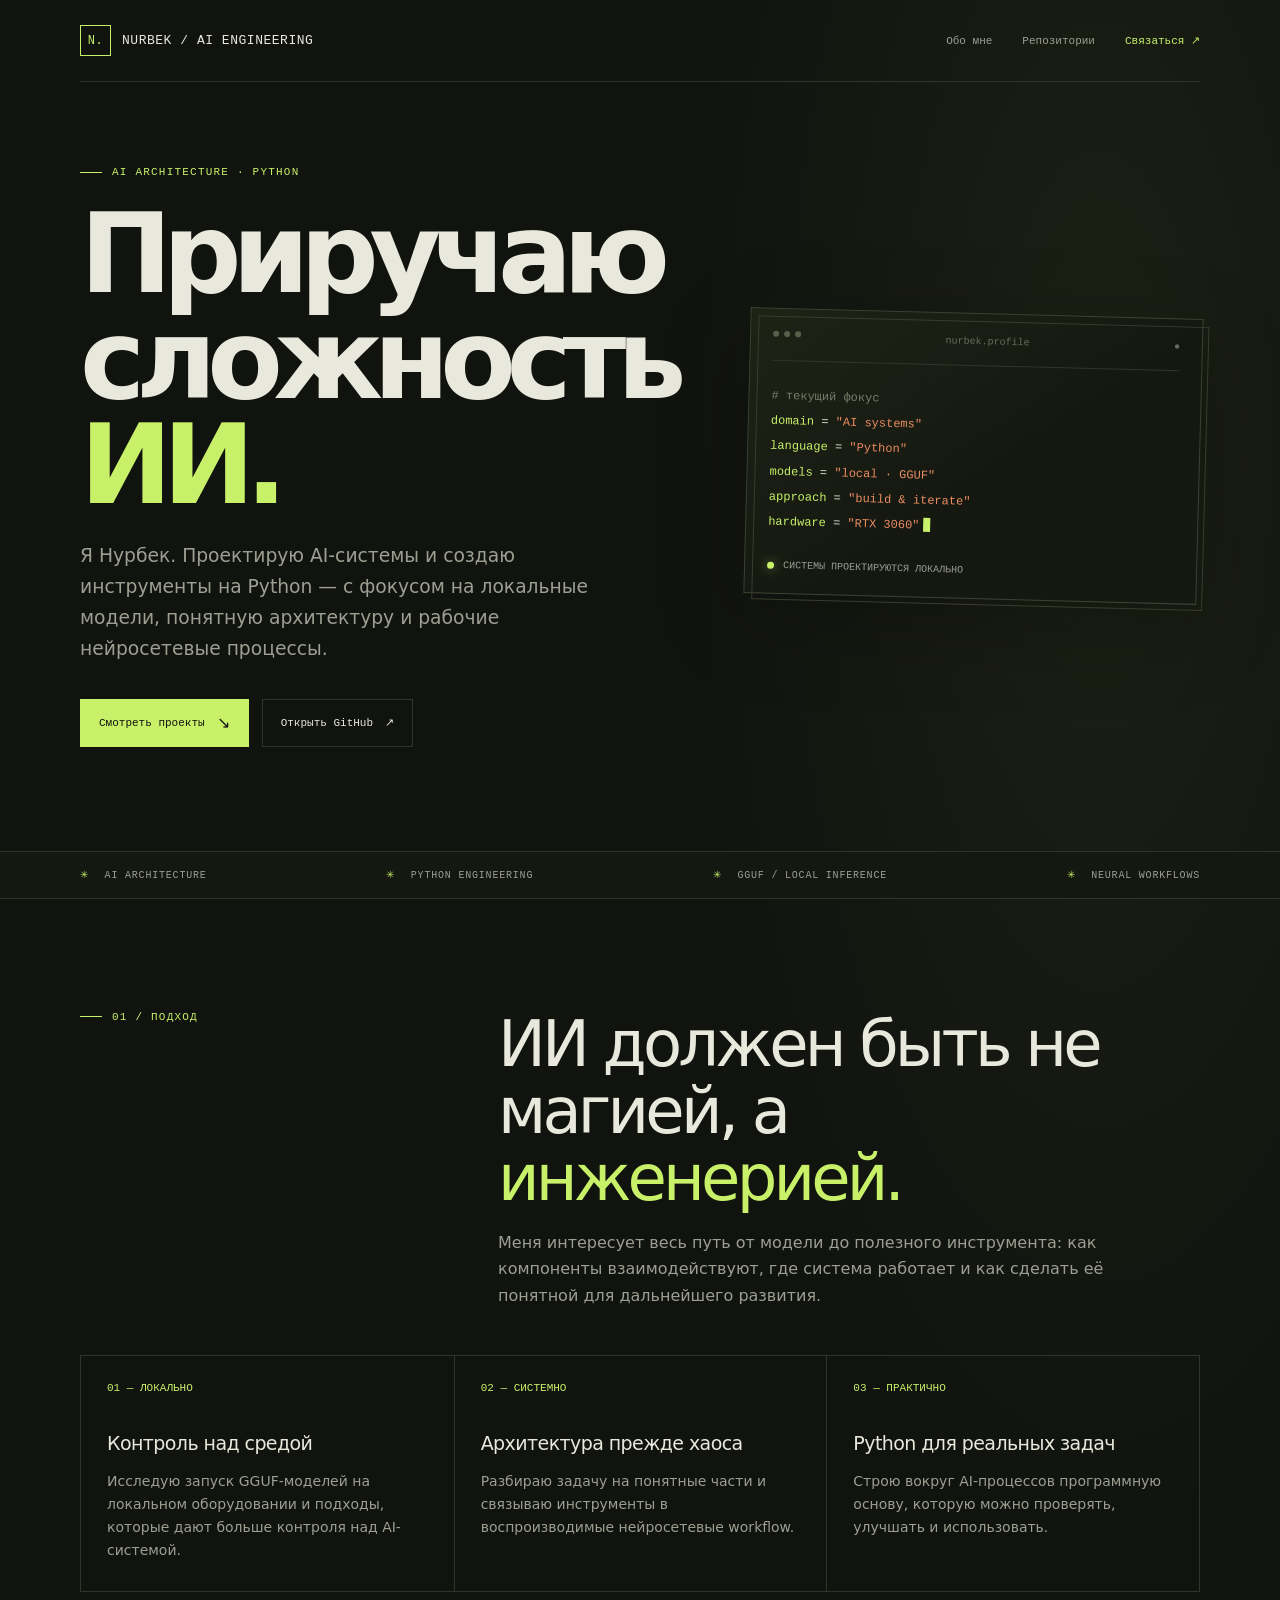
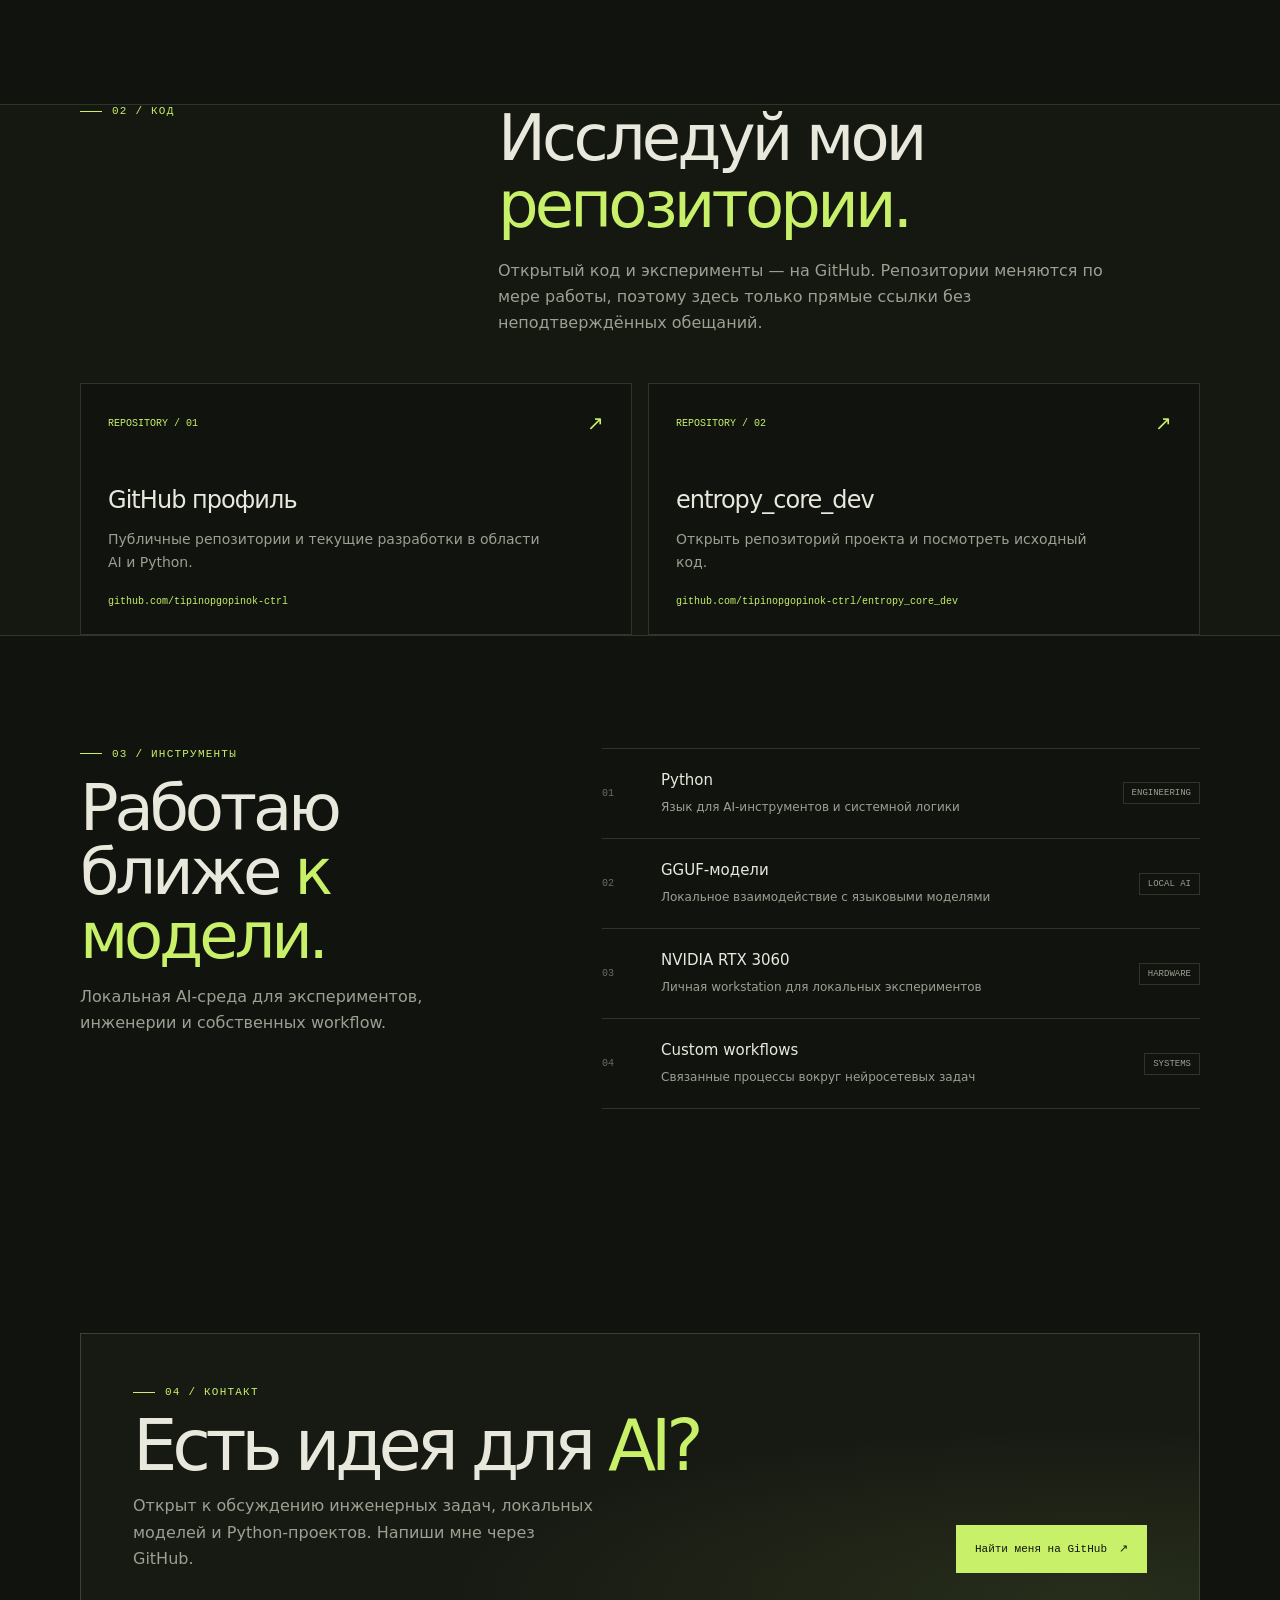
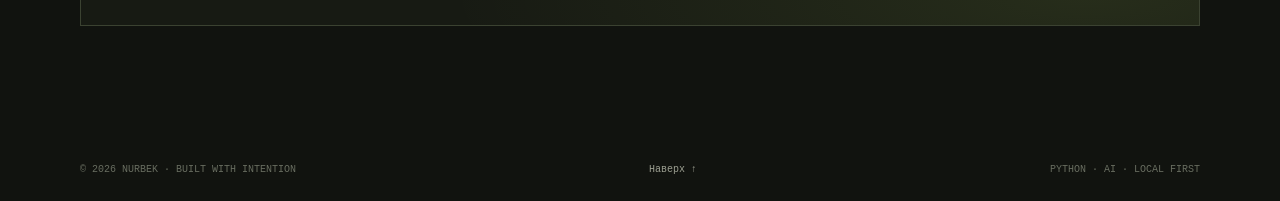
==== index.html @ d3b5c1b4 "Publish AI engineering portfolio Co-authored-by: Copilot App <223556219+Copilot@users.noreply.github" ====
<!doctype html>
<html lang="ru">
  <head>
    <meta charset="utf-8">
    <meta name="viewport" content="width=device-width, initial-scale=1">
    <meta name="theme-color" content="#11130f">
    <meta name="description" content="Нурбек — AI-архитектура и Python. Локальные GGUF-модели, нейросетевые workflow и инженерия ИИ.">
    <meta property="og:type" content="website">
    <meta property="og:title" content="Нурбек — AI-инженерия и Python">
    <meta property="og:description" content="Архитектура ИИ, локальные GGUF-модели и инженерия нейросетевых workflow.">
    <meta property="og:url" content="https://tipinopgopinok-ctrl.github.io/">
    <title>Нурбек — AI-инженерия и Python</title>
    <link rel="icon" href="favicon.svg" type="image/svg+xml">
    <style>
      :root {
        color-scheme: dark;
        --ink: #e8e8dc;
        --muted: #9c9f91;
        --dim: #686d60;
        --paper: #11130f;
        --line: #30352b;
        --acid: #c8f169;
        --orange: #e98d60;
        --mono: "SFMono-Regular", Consolas, "Liberation Mono", monospace;
        --sans: Inter, ui-sans-serif, system-ui, -apple-system, BlinkMacSystemFont, "Segoe UI", sans-serif;
      }
      *, *::before, *::after { box-sizing: border-box; }
      html { scroll-behavior: smooth; }
      body {
        margin: 0;
        background: radial-gradient(ellipse at 86% 13%, rgb(200 241 105 / 6%), transparent 26rem), var(--paper);
        color: var(--ink);
        font-family: var(--sans);
        font-size: 16px;
        line-height: 1.65;
        -webkit-font-smoothing: antialiased;
      }
      a { color: inherit; }
      a:focus-visible { outline: 2px solid var(--acid); outline-offset: 5px; }
      .skip-link {
        position: absolute; top: 0; left: 1rem; z-index: 5; padding: .6rem 1rem;
        transform: translateY(-150%); background: var(--acid); color: var(--paper);
      }
      .skip-link:focus { transform: translateY(0); }
      .shell { width: min(1120px, calc(100% - 48px)); margin-inline: auto; }
      .topbar {
        display: flex; align-items: center; justify-content: space-between;
        min-height: 82px; border-bottom: 1px solid var(--line);
      }
      .wordmark {
        display: inline-flex; align-items: center; gap: 11px; color: var(--ink);
        font: 13px var(--mono); letter-spacing: .04em; text-decoration: none;
      }
      .wordmark-mark {
        display: grid; width: 31px; height: 31px; place-items: center;
        border: 1px solid var(--acid); color: var(--acid); font-size: 12px;
      }
      .nav { display: flex; align-items: center; gap: 30px; }
      .nav a {
        color: var(--muted); font: 11px var(--mono); text-decoration: none;
        transition: color .18s ease;
      }
      .nav a:hover, footer a:hover { color: var(--acid); }
      .nav .nav-cta { color: var(--acid); }
      .hero {
        display: grid; min-height: 630px; align-items: center;
        grid-template-columns: minmax(0, 1.15fr) minmax(260px, .85fr);
        gap: 54px; padding-block: 84px 104px;
      }
      .eyebrow, .section-kicker {
        display: flex; align-items: center; gap: 10px; color: var(--acid);
        font: 11px var(--mono); letter-spacing: .11em; text-transform: uppercase;
      }
      .eyebrow::before, .section-kicker::before { width: 22px; height: 1px; background: currentColor; content: ""; }
      h1 {
        max-width: 720px; margin: 24px 0 22px; font-size: clamp(3.4rem, 8.6vw, 7.4rem);
        font-weight: 560; letter-spacing: -.085em; line-height: .96;
      }
      h1 span, .section-heading h2 span, .stack-intro h2 span, .contact h2 span { color: var(--acid); }
      .hero-copy { max-width: 560px; margin: 0; color: var(--muted); font-size: clamp(1rem, 1.6vw, 1.17rem); }
      .hero-actions { display: flex; flex-wrap: wrap; gap: 13px; margin-top: 34px; }
      .button {
        display: inline-flex; min-height: 48px; align-items: center; justify-content: center; gap: 12px;
        padding: 0 18px; border: 1px solid var(--line); font: 11px var(--mono);
        text-decoration: none; transition: background .18s ease, color .18s ease, border-color .18s ease, transform .18s ease;
      }
      .button:hover { transform: translateY(-2px); }
      .button-primary { border-color: var(--acid); background: var(--acid); color: var(--paper); }
      .button-primary:hover { border-color: #dbffa0; background: #dbffa0; }
      .button-secondary { color: var(--ink); }
      .button-secondary:hover { border-color: var(--muted); }
      .button-arrow { font-size: 16px; }
      .terminal {
        position: relative; padding: 22px; border: 1px solid #3b4231;
        background: linear-gradient(145deg, rgb(200 241 105 / 5%), transparent 55%), #151811;
        box-shadow: 0 24px 90px rgb(0 0 0 / 24%); transform: rotate(1.5deg);
      }
      .terminal::after {
        position: absolute; right: -7px; bottom: -7px; z-index: -1;
        width: 100%; height: 100%; border: 1px solid #383d2d; content: "";
      }
      .terminal-bar {
        display: flex; justify-content: space-between; padding-bottom: 18px;
        border-bottom: 1px solid var(--line); color: var(--dim); font: 10px var(--mono);
      }
      .terminal-dots { display: flex; gap: 5px; }
      .terminal-dots i { width: 6px; height: 6px; border-radius: 50%; background: #58604b; }
      .terminal-body { padding: 23px 0 7px; font: 12px/2.1 var(--mono); }
      .terminal-comment { color: #777e6b; }
      .terminal-line { color: #e0e5d5; }
      .terminal-key { color: var(--acid); }
      .terminal-value { color: var(--orange); }
      .terminal-cursor {
        display: inline-block; width: 7px; height: 14px; margin-left: 4px;
        background: var(--acid); vertical-align: -3px; animation: blink 1.1s steps(2, start) infinite;
      }
      @keyframes blink { to { visibility: hidden; } }
      .status-row { display: flex; align-items: center; gap: 9px; margin-top: 18px; color: var(--muted); font: 10px var(--mono); }
      .status-light { width: 7px; height: 7px; border-radius: 50%; background: var(--acid); box-shadow: 0 0 12px rgb(200 241 105 / 55%); }
      .ticker { overflow: hidden; border-block: 1px solid var(--line); background: #151811; }
      .ticker-inner {
        display: flex; justify-content: space-between; gap: 28px; padding-block: 17px;
        color: var(--muted); font: 10px var(--mono); letter-spacing: .08em; text-transform: uppercase;
      }
      .ticker-inner span { white-space: nowrap; }
      .ticker-inner b { margin-right: 9px; color: var(--acid); font-weight: 400; }
      section.content-section { padding-block: 112px; }
      .section-heading { display: grid; grid-template-columns: .7fr 1.3fr; gap: 40px; align-items: start; margin-bottom: 46px; }
      .section-heading h2 {
        max-width: 660px; margin: 0; font-size: clamp(2.2rem, 5vw, 4rem);
        font-weight: 520; letter-spacing: -.06em; line-height: 1.05;
      }
      .section-heading p { max-width: 640px; margin: 18px 0 0; color: var(--muted); }
      .principles { display: grid; grid-template-columns: repeat(3, 1fr); border: 1px solid var(--line); }
      .principle { min-height: 235px; padding: 26px; }
      .principle + .principle { border-left: 1px solid var(--line); }
      .principle-number { color: var(--acid); font: 11px var(--mono); }
      .principle h3 { margin: 34px 0 10px; font-size: 19px; font-weight: 520; letter-spacing: -.03em; }
      .principle p { margin: 0; color: var(--muted); font-size: 14px; }
      .work-section { border-block: 1px solid var(--line); background: #151811; }
      .work-grid { display: grid; grid-template-columns: 1fr 1fr; gap: 16px; }
      .work-card {
        display: flex; min-height: 252px; flex-direction: column; justify-content: space-between;
        padding: 27px; border: 1px solid var(--line); background: var(--paper);
        text-decoration: none; transition: border-color .2s ease, transform .2s ease;
      }
      .work-card:hover { transform: translateY(-3px); border-color: var(--acid); }
      .work-top { display: flex; align-items: center; justify-content: space-between; color: var(--dim); font: 10px var(--mono); }
      .work-index, .work-icon { color: var(--acid); }
      .work-icon { font-size: 20px; }
      .work-card h3 { margin: 35px 0 7px; font-size: 24px; font-weight: 520; letter-spacing: -.04em; }
      .work-card p { max-width: 440px; margin: 0; color: var(--muted); font-size: 14px; }
      .work-link { margin-top: 22px; color: var(--acid); font: 10px var(--mono); }
      .stack-layout { display: grid; grid-template-columns: .85fr 1.15fr; gap: 80px; align-items: start; }
      .stack-intro h2 { margin: 16px 0; font-size: clamp(2.4rem, 5vw, 4rem); font-weight: 520; letter-spacing: -.065em; line-height: 1; }
      .stack-intro p { margin: 0; color: var(--muted); }
      .stack-list { border-top: 1px solid var(--line); }
      .stack-item { display: grid; grid-template-columns: 44px 1fr auto; gap: 15px; align-items: center; padding: 19px 0; border-bottom: 1px solid var(--line); }
      .stack-index { color: var(--dim); font: 10px var(--mono); }
      .stack-item strong { display: block; font-size: 15px; font-weight: 520; }
      .stack-item small { color: var(--muted); font-size: 12px; }
      .stack-tag { padding: 5px 8px; border: 1px solid var(--line); color: var(--muted); font: 9px var(--mono); white-space: nowrap; }
      .contact {
        display: flex; align-items: end; justify-content: space-between; gap: 40px; padding: 52px;
        border: 1px solid #3b4231;
        background: radial-gradient(ellipse at 90% 90%, rgb(200 241 105 / 9%), transparent 45%), #171a13;
      }
      .contact h2 { max-width: 610px; margin: 14px 0 12px; font-size: clamp(2.5rem, 5.5vw, 5rem); font-weight: 520; letter-spacing: -.075em; line-height: .98; }
      .contact p { max-width: 460px; margin: 0; color: var(--muted); }
      .contact-action { flex: 0 0 auto; }
      footer { display: flex; justify-content: space-between; gap: 24px; padding-block: 26px; color: var(--dim); font: 10px var(--mono); }
      footer a { color: var(--muted); text-decoration: none; }
      @media (max-width: 760px) {
        .shell { width: min(100% - 36px, 560px); }
        .topbar { min-height: 70px; }
        .nav { gap: 16px; }
        .nav a { font-size: 10px; }
        .nav a:not(.nav-cta) { display: none; }
        .hero { min-height: 0; grid-template-columns: 1fr; gap: 48px; padding-block: 83px 76px; }
        h1 { font-size: clamp(3.5rem, 16vw, 6rem); }
        .terminal { max-width: 440px; margin-inline: auto; transform: rotate(.7deg); }
        .ticker-inner { justify-content: flex-start; overflow-x: auto; scrollbar-width: none; }
        .ticker-inner::-webkit-scrollbar { display: none; }
        section.content-section { padding-block: 78px; }
        .section-heading, .stack-layout { grid-template-columns: 1fr; gap: 23px; }
        .section-heading { margin-bottom: 30px; }
        .section-heading p { margin-top: 13px; }
        .principles { grid-template-columns: 1fr; }
        .principle { min-height: auto; padding: 23px; }
        .principle + .principle { border-top: 1px solid var(--line); border-left: 0; }
        .principle h3 { margin-top: 20px; }
        .work-grid { grid-template-columns: 1fr; }
        .work-card { min-height: 220px; padding: 23px; }
        .stack-layout { gap: 34px; }
        .contact { align-items: flex-start; flex-direction: column; padding: 29px; }
        footer { flex-direction: column; gap: 9px; }
      }
      @media (max-width: 400px) {
        .shell { width: calc(100% - 30px); }
        .wordmark { gap: 8px; font-size: 11px; }
        .nav .nav-cta { font-size: 9px; }
        .hero-actions { flex-direction: column; align-items: stretch; }
        .button { width: 100%; }
        .stack-item { grid-template-columns: 27px 1fr; }
        .stack-tag { grid-column: 2; justify-self: start; }
      }
      @media (prefers-reduced-motion: reduce) {
        *, *::before, *::after { scroll-behavior: auto !important; animation-duration: .01ms !important; animation-iteration-count: 1 !important; transition-duration: .01ms !important; }
      }
    </style>
  </head>
  <body>
    <a class="skip-link" href="#main">Перейти к содержимому</a>
    <header class="shell topbar">
      <a class="wordmark" href="#top" aria-label="Нурбек — на главную">
        <span class="wordmark-mark" aria-hidden="true">N.</span>
        <span>NURBEK / AI ENGINEERING</span>
      </a>
      <nav class="nav" aria-label="Основная навигация">
        <a href="#about">Обо мне</a>
        <a href="#work">Репозитории</a>
        <a class="nav-cta" href="#contact">Связаться <span aria-hidden="true">↗</span></a>
      </nav>
    </header>
    <main id="main">
      <div class="shell hero" id="top">
        <div>
          <div class="eyebrow">AI architecture · Python</div>
          <h1>Приручаю<br>сложность<br><span>ИИ.</span></h1>
          <p class="hero-copy">Я Нурбек. Проектирую AI-системы и создаю инструменты на Python — с фокусом на локальные модели, понятную архитектуру и рабочие нейросетевые процессы.</p>
          <div class="hero-actions">
            <a class="button button-primary" href="#work">Смотреть проекты <span class="button-arrow" aria-hidden="true">↘</span></a>
            <a class="button button-secondary" href="https://github.com/tipinopgopinok-ctrl" target="_blank" rel="noopener noreferrer">Открыть GitHub <span aria-hidden="true">↗</span></a>
          </div>
        </div>
        <aside class="terminal" aria-label="Технический профиль">
          <div class="terminal-bar">
            <span class="terminal-dots" aria-hidden="true"><i></i><i></i><i></i></span>
            <span>nurbek.profile</span><span>●</span>
          </div>
          <div class="terminal-body">
            <div class="terminal-comment"># текущий фокус</div>
            <div class="terminal-line"><span class="terminal-key">domain</span> = <span class="terminal-value">"AI systems"</span></div>
            <div class="terminal-line"><span class="terminal-key">language</span> = <span class="terminal-value">"Python"</span></div>
            <div class="terminal-line"><span class="terminal-key">models</span> = <span class="terminal-value">"local · GGUF"</span></div>
            <div class="terminal-line"><span class="terminal-key">approach</span> = <span class="terminal-value">"build & iterate"</span></div>
            <div class="terminal-line"><span class="terminal-key">hardware</span> = <span class="terminal-value">"RTX 3060"</span><span class="terminal-cursor" aria-hidden="true"></span></div>
          </div>
          <div class="status-row"><span class="status-light" aria-hidden="true"></span> СИСТЕМЫ ПРОЕКТИРУЮТСЯ ЛОКАЛЬНО</div>
        </aside>
      </div>
      <div class="ticker" aria-label="Области работы">
        <div class="shell ticker-inner">
          <span><b>✳</b> AI architecture</span><span><b>✳</b> Python engineering</span>
          <span><b>✳</b> GGUF / local inference</span><span><b>✳</b> Neural workflows</span>
        </div>
      </div>
      <section class="shell content-section" id="about">
        <div class="section-heading">
          <div class="section-kicker">01 / Подход</div>
          <div>
            <h2>ИИ должен быть не магией, а <span>инженерией.</span></h2>
            <p>Меня интересует весь путь от модели до полезного инструмента: как компоненты взаимодействуют, где система работает и как сделать её понятной для дальнейшего развития.</p>
          </div>
        </div>
        <div class="principles">
          <article class="principle">
            <div class="principle-number">01 — ЛОКАЛЬНО</div>
            <h3>Контроль над средой</h3>
            <p>Исследую запуск GGUF-моделей на локальном оборудовании и подходы, которые дают больше контроля над AI-системой.</p>
          </article>
          <article class="principle">
            <div class="principle-number">02 — СИСТЕМНО</div>
            <h3>Архитектура прежде хаоса</h3>
            <p>Разбираю задачу на понятные части и связываю инструменты в воспроизводимые нейросетевые workflow.</p>
          </article>
          <article class="principle">
            <div class="principle-number">03 — ПРАКТИЧНО</div>
            <h3>Python для реальных задач</h3>
            <p>Строю вокруг AI-процессов программную основу, которую можно проверять, улучшать и использовать.</p>
          </article>
        </div>
      </section>
      <section class="work-section" id="work">
        <div class="shell content-section">
          <div class="section-heading">
            <div class="section-kicker">02 / Код</div>
            <div>
              <h2>Исследуй мои <span>репозитории.</span></h2>
              <p>Открытый код и эксперименты — на GitHub. Репозитории меняются по мере работы, поэтому здесь только прямые ссылки без неподтверждённых обещаний.</p>
            </div>
          </div>
          <div class="work-grid">
            <a class="work-card" href="https://github.com/tipinopgopinok-ctrl" target="_blank" rel="noopener noreferrer">
              <div class="work-top"><span class="work-index">REPOSITORY / 01</span><span class="work-icon" aria-hidden="true">↗</span></div>
              <div>
                <h3>GitHub профиль</h3>
                <p>Публичные репозитории и текущие разработки в области AI и Python.</p>
                <div class="work-link">github.com/tipinopgopinok-ctrl</div>
              </div>
            </a>
            <a class="work-card" href="https://github.com/tipinopgopinok-ctrl/entropy_core_dev" target="_blank" rel="noopener noreferrer">
              <div class="work-top"><span class="work-index">REPOSITORY / 02</span><span class="work-icon" aria-hidden="true">↗</span></div>
              <div>
                <h3>entropy_core_dev</h3>
                <p>Открыть репозиторий проекта и посмотреть исходный код.</p>
                <div class="work-link">github.com/tipinopgopinok-ctrl/entropy_core_dev</div>
              </div>
            </a>
          </div>
        </div>
      </section>
      <section class="shell content-section">
        <div class="stack-layout">
          <div class="stack-intro">
            <div class="section-kicker">03 / Инструменты</div>
            <h2>Работаю ближе <span>к модели.</span></h2>
            <p>Локальная AI-среда для экспериментов, инженерии и собственных workflow.</p>
          </div>
          <div class="stack-list">
            <div class="stack-item"><span class="stack-index">01</span><div><strong>Python</strong><small>Язык для AI-инструментов и системной логики</small></div><span class="stack-tag">ENGINEERING</span></div>
            <div class="stack-item"><span class="stack-index">02</span><div><strong>GGUF-модели</strong><small>Локальное взаимодействие с языковыми моделями</small></div><span class="stack-tag">LOCAL AI</span></div>
            <div class="stack-item"><span class="stack-index">03</span><div><strong>NVIDIA RTX 3060</strong><small>Личная workstation для локальных экспериментов</small></div><span class="stack-tag">HARDWARE</span></div>
            <div class="stack-item"><span class="stack-index">04</span><div><strong>Custom workflows</strong><small>Связанные процессы вокруг нейросетевых задач</small></div><span class="stack-tag">SYSTEMS</span></div>
          </div>
        </div>
      </section>
      <section class="shell content-section" id="contact">
        <div class="contact">
          <div>
            <div class="section-kicker">04 / Контакт</div>
            <h2>Есть идея для <span>AI?</span></h2>
            <p>Открыт к обсуждению инженерных задач, локальных моделей и Python-проектов. Напиши мне через GitHub.</p>
          </div>
          <div class="contact-action">
            <a class="button button-primary" href="https://github.com/tipinopgopinok-ctrl" target="_blank" rel="noopener noreferrer">Найти меня на GitHub <span aria-hidden="true">↗</span></a>
          </div>
        </div>
      </section>
    </main>
    <footer class="shell">
      <span>© <span id="year">2026</span> NURBEK · BUILT WITH INTENTION</span>
      <a href="#top">Наверх ↑</a>
      <span>PYTHON · AI · LOCAL FIRST</span>
    </footer>
    <script>document.getElementById("year").textContent = String(new Date().getFullYear());</script>
  </body>
</html>
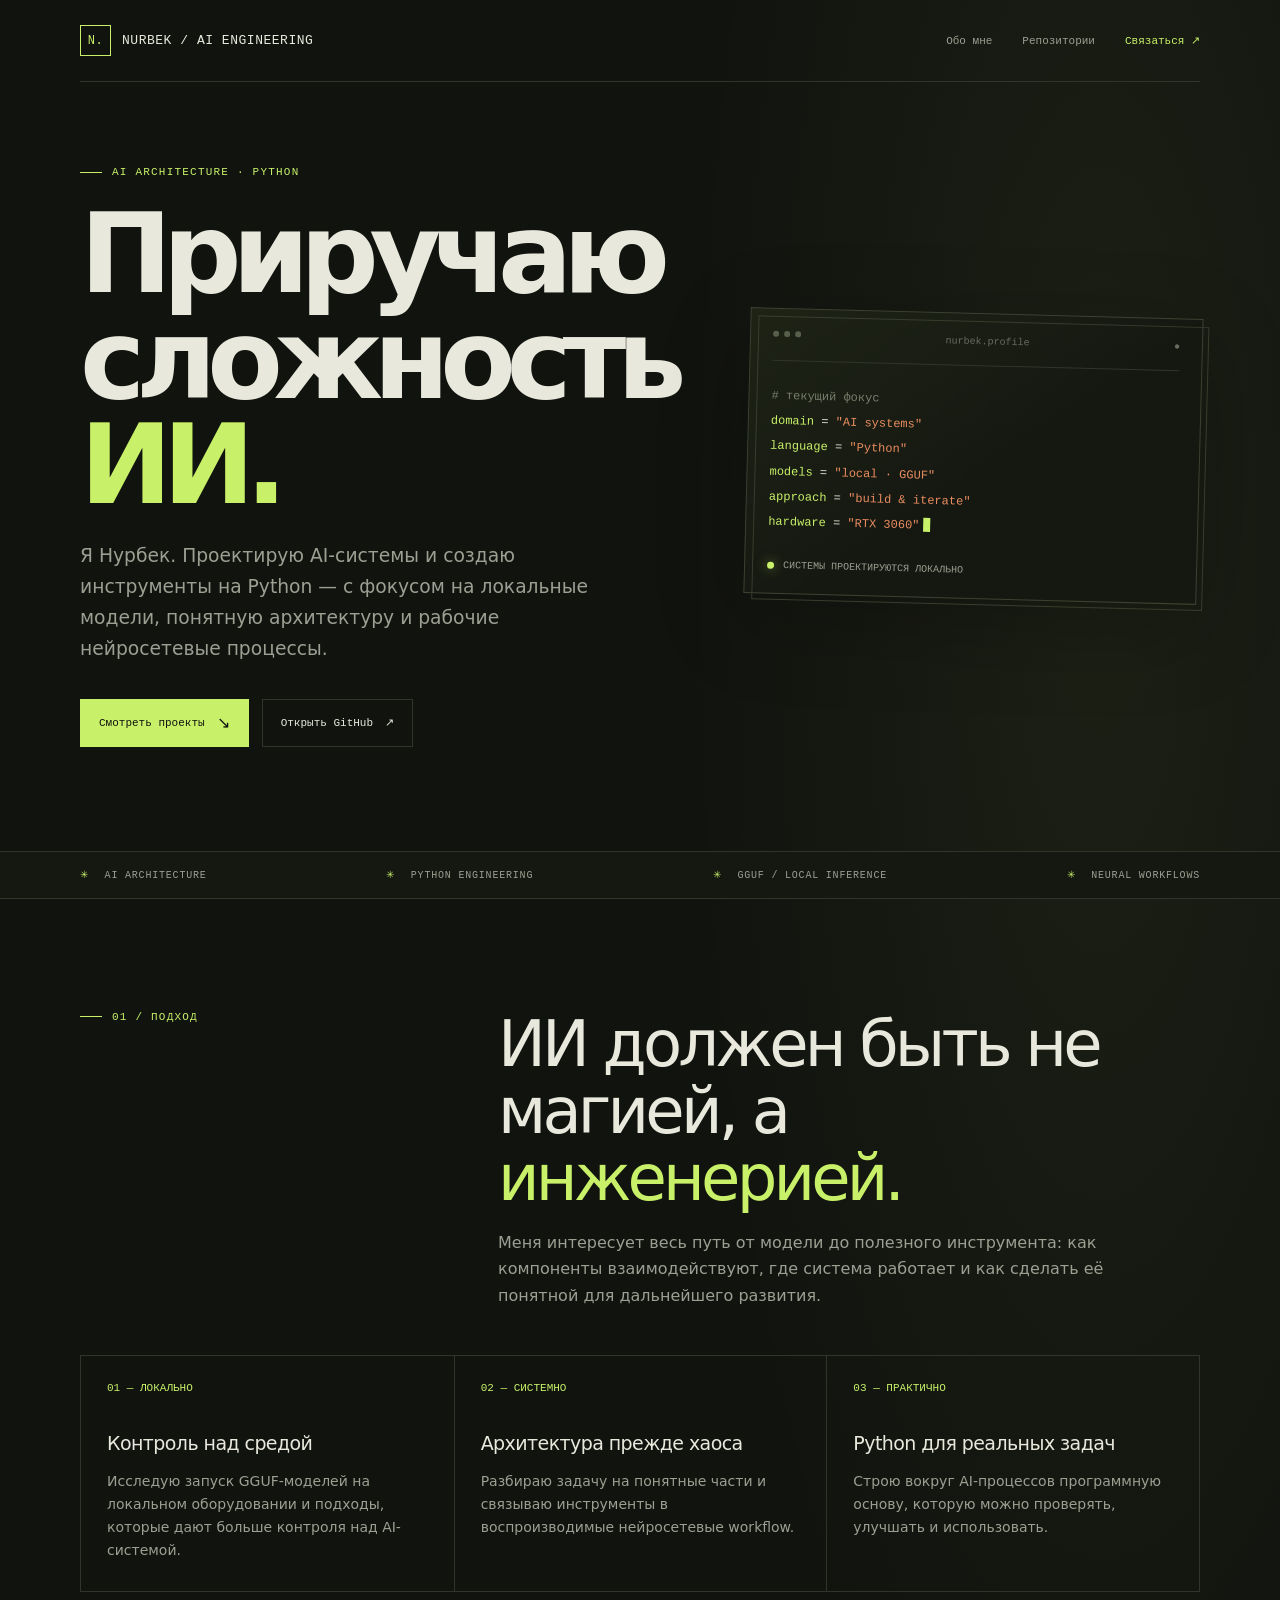
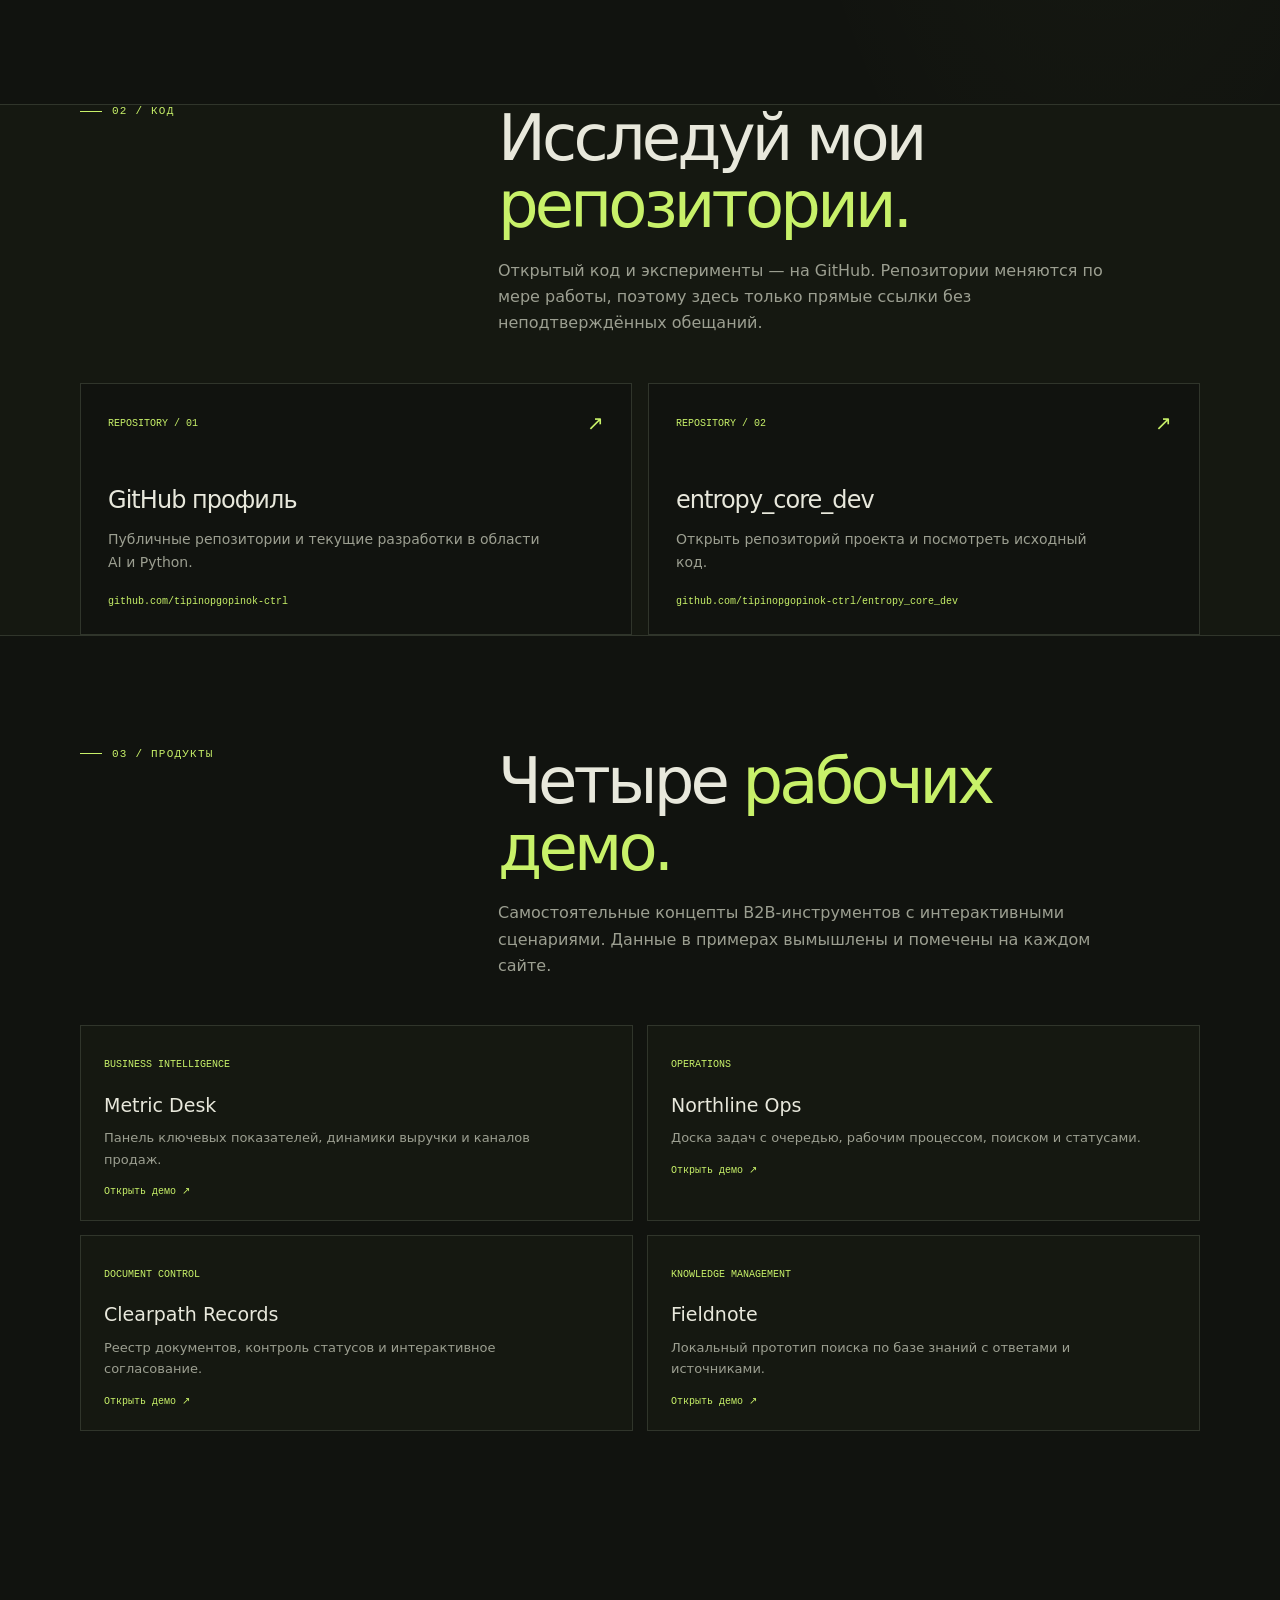
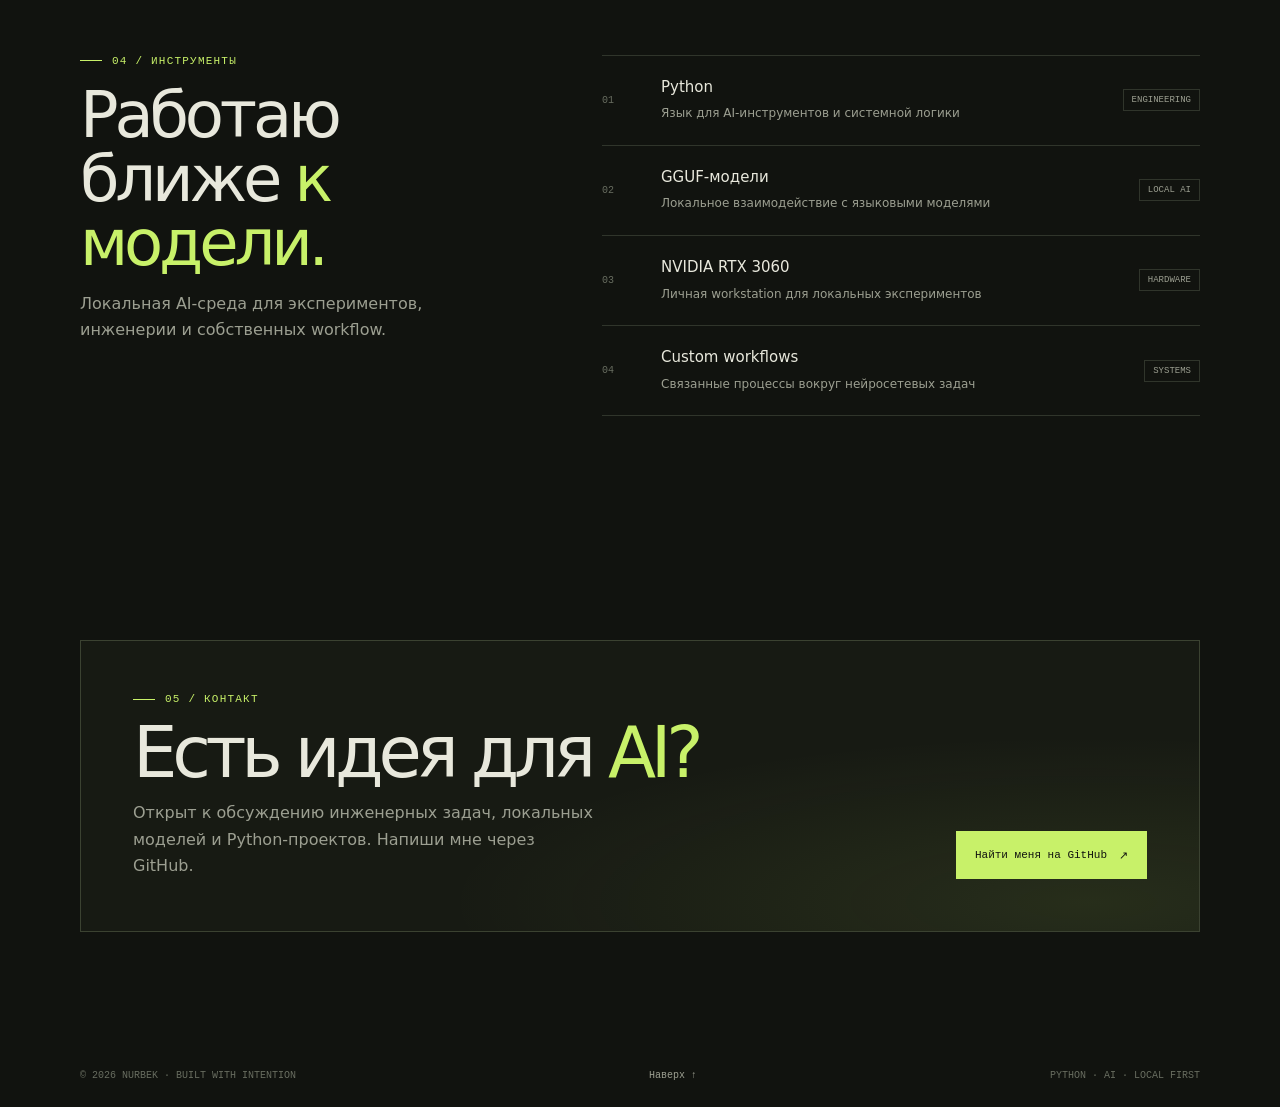
==== commit f2c0f78c: "Add four serious interactive product demos Co-authored-by: Copilot App <223556219+Copilot@users.nore" ====
--- a/index.html
+++ b/index.html
@@ -151,6 +151,16 @@
       .work-card h3 { margin: 35px 0 7px; font-size: 24px; font-weight: 520; letter-spacing: -.04em; }
       .work-card p { max-width: 440px; margin: 0; color: var(--muted); font-size: 14px; }
       .work-link { margin-top: 22px; color: var(--acid); font: 10px var(--mono); }
+      .product-links { display: grid; grid-template-columns: repeat(2, 1fr); gap: 14px; }
+      .product-link {
+        display: block; padding: 23px; border: 1px solid var(--line); background: #151811;
+        color: var(--ink); text-decoration: none; transition: border-color .2s ease, transform .2s ease;
+      }
+      .product-link:hover { transform: translateY(-2px); border-color: var(--acid); }
+      .product-link small { color: var(--acid); font: 10px var(--mono); }
+      .product-link h3 { margin: 14px 0 6px; font-size: 19px; font-weight: 520; }
+      .product-link p { max-width: 470px; margin: 0; color: var(--muted); font-size: 13px; }
+      .product-link span { display: block; margin-top: 15px; color: var(--acid); font: 10px var(--mono); }
       .stack-layout { display: grid; grid-template-columns: .85fr 1.15fr; gap: 80px; align-items: start; }
       .stack-intro h2 { margin: 16px 0; font-size: clamp(2.4rem, 5vw, 4rem); font-weight: 520; letter-spacing: -.065em; line-height: 1; }
       .stack-intro p { margin: 0; color: var(--muted); }
@@ -190,6 +200,7 @@
         .principle + .principle { border-top: 1px solid var(--line); border-left: 0; }
         .principle h3 { margin-top: 20px; }
         .work-grid { grid-template-columns: 1fr; }
+        .product-links { grid-template-columns: 1fr; }
         .work-card { min-height: 220px; padding: 23px; }
         .stack-layout { gap: 34px; }
         .contact { align-items: flex-start; flex-direction: column; padding: 29px; }
@@ -310,10 +321,45 @@
           </div>
         </div>
       </section>
+      <section class="shell content-section" id="demos">
+        <div class="section-heading">
+          <div class="section-kicker">03 / Продукты</div>
+          <div>
+            <h2>Четыре <span>рабочих демо.</span></h2>
+            <p>Самостоятельные концепты B2B-инструментов с интерактивными сценариями. Данные в примерах вымышлены и помечены на каждом сайте.</p>
+          </div>
+        </div>
+        <div class="product-links">
+          <a class="product-link" href="/projects/metric-desk/">
+            <small>BUSINESS INTELLIGENCE</small>
+            <h3>Metric Desk</h3>
+            <p>Панель ключевых показателей, динамики выручки и каналов продаж.</p>
+            <span>Открыть демо ↗</span>
+          </a>
+          <a class="product-link" href="/projects/ops-board/">
+            <small>OPERATIONS</small>
+            <h3>Northline Ops</h3>
+            <p>Доска задач с очередью, рабочим процессом, поиском и статусами.</p>
+            <span>Открыть демо ↗</span>
+          </a>
+          <a class="product-link" href="/projects/clearpath-docs/">
+            <small>DOCUMENT CONTROL</small>
+            <h3>Clearpath Records</h3>
+            <p>Реестр документов, контроль статусов и интерактивное согласование.</p>
+            <span>Открыть демо ↗</span>
+          </a>
+          <a class="product-link" href="/projects/fieldnote-ai/">
+            <small>KNOWLEDGE MANAGEMENT</small>
+            <h3>Fieldnote</h3>
+            <p>Локальный прототип поиска по базе знаний с ответами и источниками.</p>
+            <span>Открыть демо ↗</span>
+          </a>
+        </div>
+      </section>
       <section class="shell content-section">
         <div class="stack-layout">
           <div class="stack-intro">
-            <div class="section-kicker">03 / Инструменты</div>
+            <div class="section-kicker">04 / Инструменты</div>
             <h2>Работаю ближе <span>к модели.</span></h2>
             <p>Локальная AI-среда для экспериментов, инженерии и собственных workflow.</p>
           </div>
@@ -328,7 +374,7 @@
       <section class="shell content-section" id="contact">
         <div class="contact">
           <div>
-            <div class="section-kicker">04 / Контакт</div>
+            <div class="section-kicker">05 / Контакт</div>
             <h2>Есть идея для <span>AI?</span></h2>
             <p>Открыт к обсуждению инженерных задач, локальных моделей и Python-проектов. Напиши мне через GitHub.</p>
           </div>
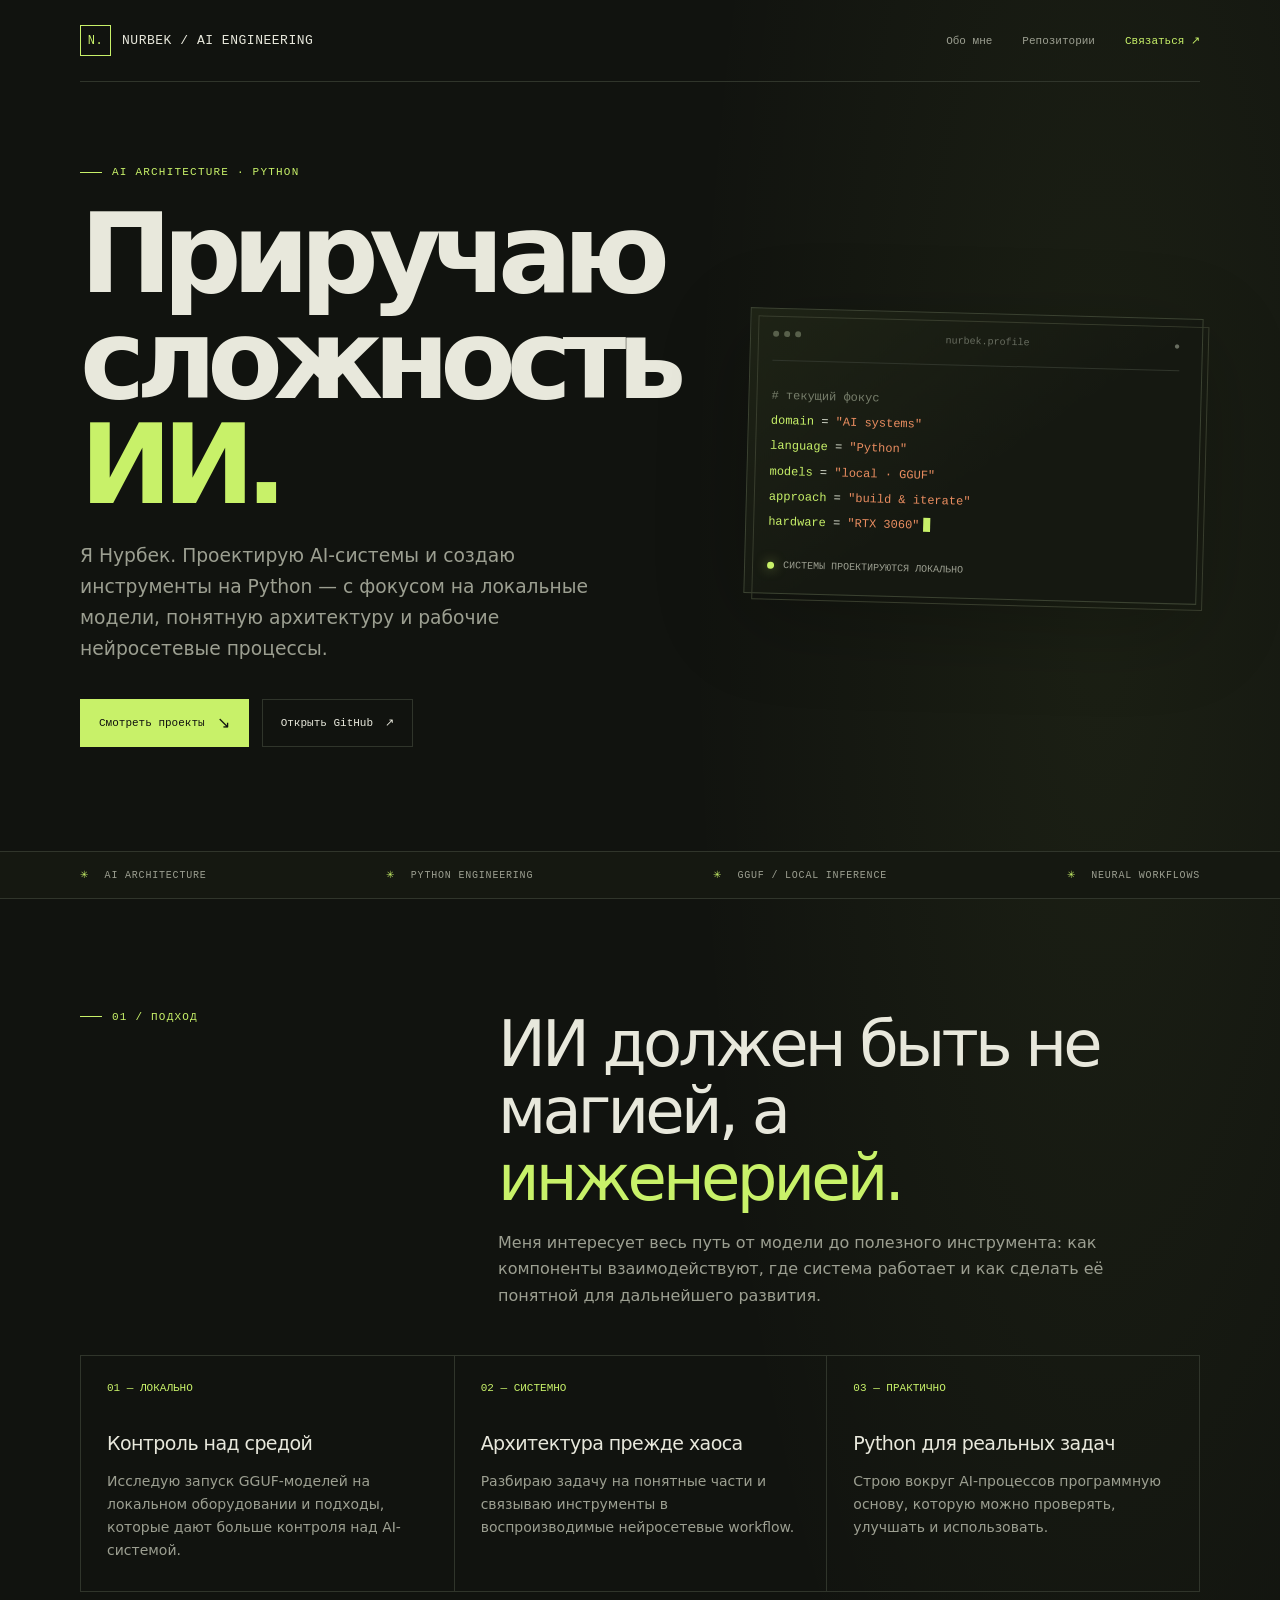
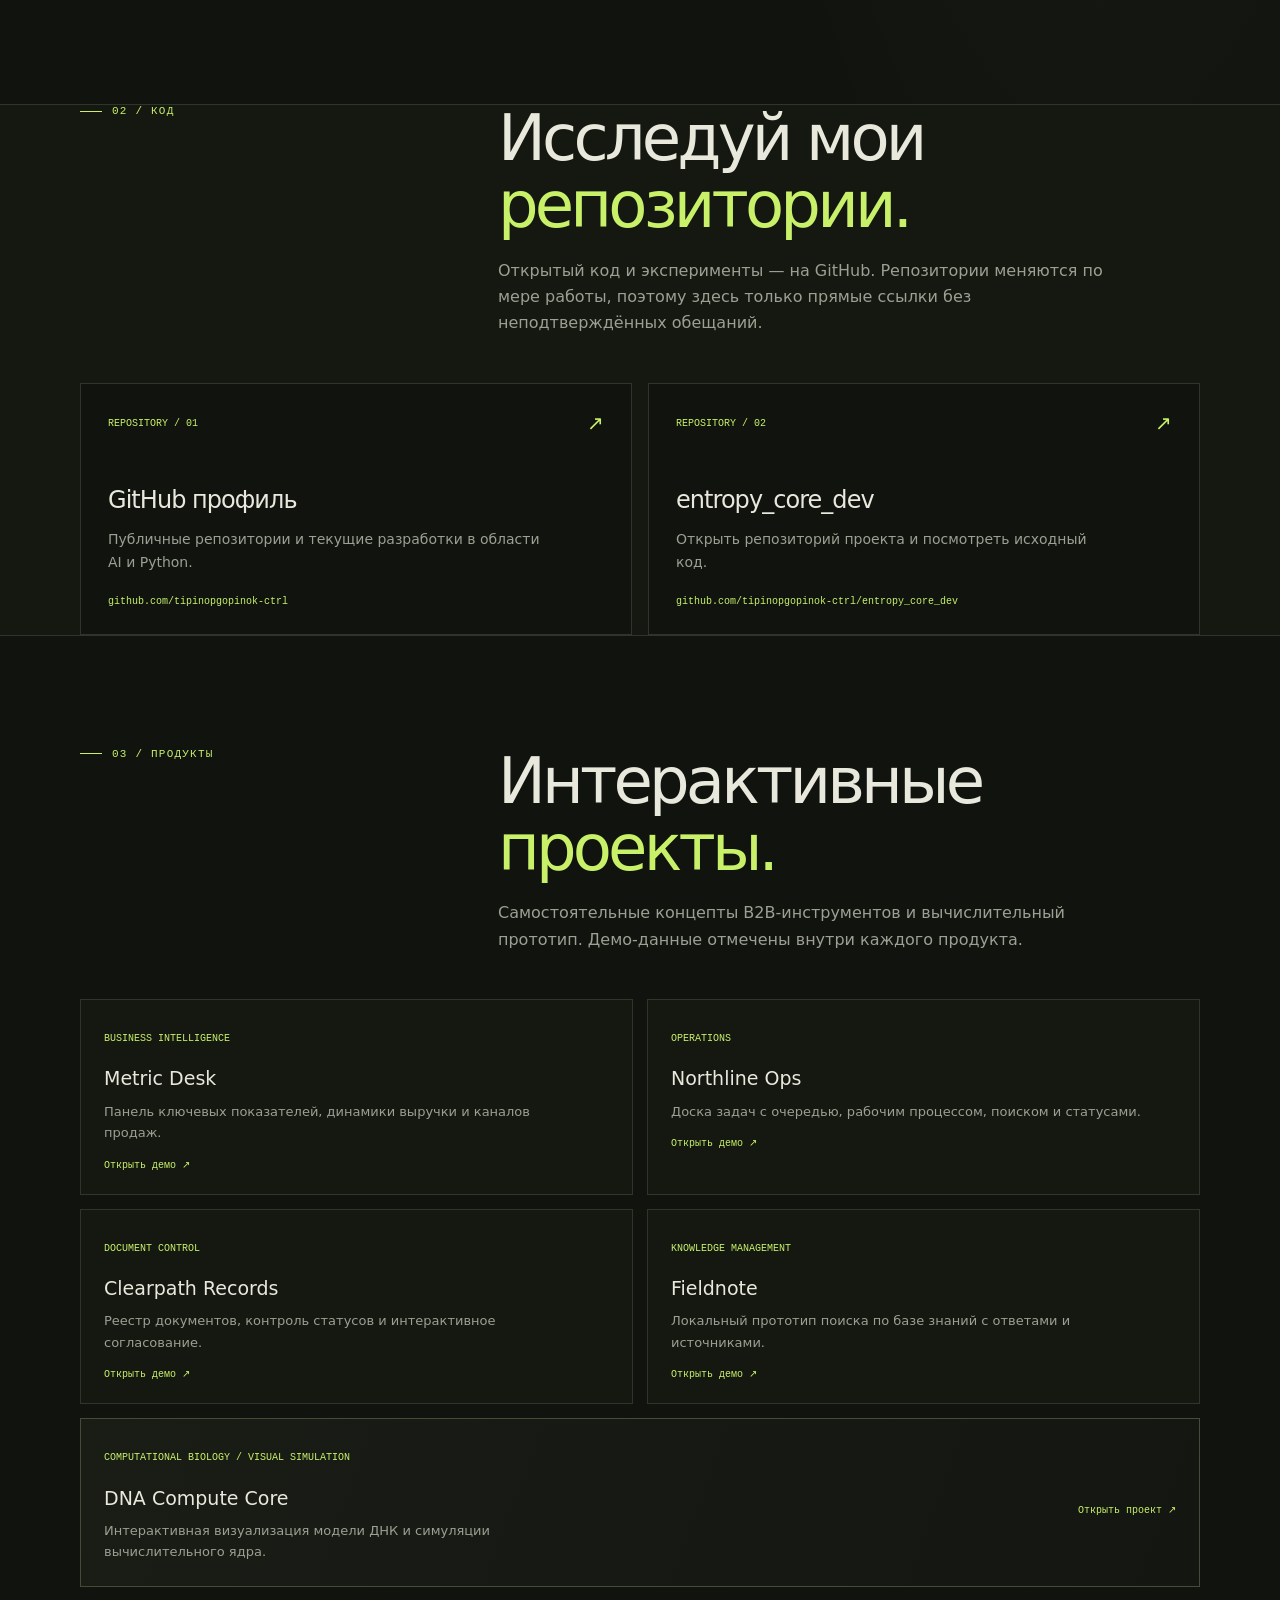
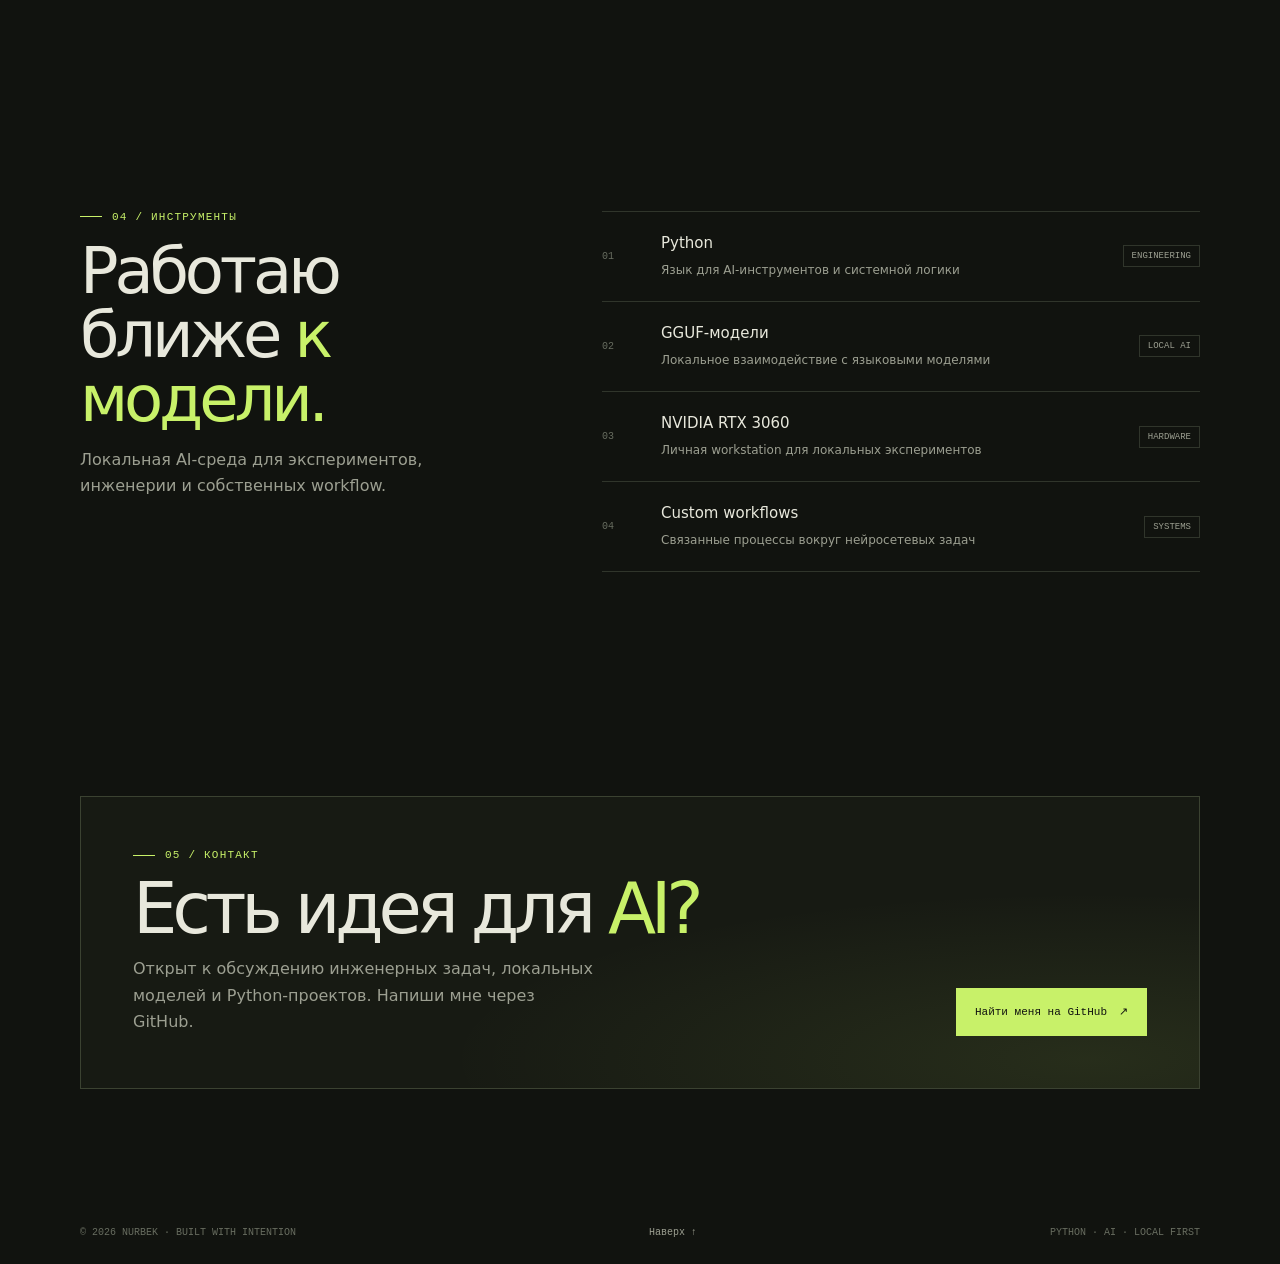
==== commit 27cb0618: "Publish DNA Compute Core HTML unchanged Co-authored-by: Copilot App <223556219+Copilot@users.noreply" ====
--- a/index.html
+++ b/index.html
@@ -157,6 +157,11 @@
         color: var(--ink); text-decoration: none; transition: border-color .2s ease, transform .2s ease;
       }
       .product-link:hover { transform: translateY(-2px); border-color: var(--acid); }
+      .product-link-featured {
+        display: flex; grid-column: 1 / -1; align-items: center; justify-content: space-between;
+        gap: 24px; border-color: #444c38; background: linear-gradient(110deg, #191d16, #141611);
+      }
+      .product-link-copy { max-width: 720px; }
       .product-link small { color: var(--acid); font: 10px var(--mono); }
       .product-link h3 { margin: 14px 0 6px; font-size: 19px; font-weight: 520; }
       .product-link p { max-width: 470px; margin: 0; color: var(--muted); font-size: 13px; }
@@ -201,6 +206,7 @@
         .principle h3 { margin-top: 20px; }
         .work-grid { grid-template-columns: 1fr; }
         .product-links { grid-template-columns: 1fr; }
+        .product-link-featured { align-items: flex-start; flex-direction: column; }
         .work-card { min-height: 220px; padding: 23px; }
         .stack-layout { gap: 34px; }
         .contact { align-items: flex-start; flex-direction: column; padding: 29px; }
@@ -325,8 +331,8 @@
         <div class="section-heading">
           <div class="section-kicker">03 / Продукты</div>
           <div>
-            <h2>Четыре <span>рабочих демо.</span></h2>
-            <p>Самостоятельные концепты B2B-инструментов с интерактивными сценариями. Данные в примерах вымышлены и помечены на каждом сайте.</p>
+            <h2>Интерактивные <span>проекты.</span></h2>
+            <p>Самостоятельные концепты B2B-инструментов и вычислительный прототип. Демо-данные отмечены внутри каждого продукта.</p>
           </div>
         </div>
         <div class="product-links">
@@ -354,6 +360,14 @@
             <p>Локальный прототип поиска по базе знаний с ответами и источниками.</p>
             <span>Открыть демо ↗</span>
           </a>
+          <a class="product-link product-link-featured" href="/dna-compute/">
+            <div class="product-link-copy">
+              <small>COMPUTATIONAL BIOLOGY / VISUAL SIMULATION</small>
+              <h3>DNA Compute Core</h3>
+              <p>Интерактивная визуализация модели ДНК и симуляции вычислительного ядра.</p>
+            </div>
+            <span>Открыть проект ↗</span>
+          </a>
         </div>
       </section>
       <section class="shell content-section">
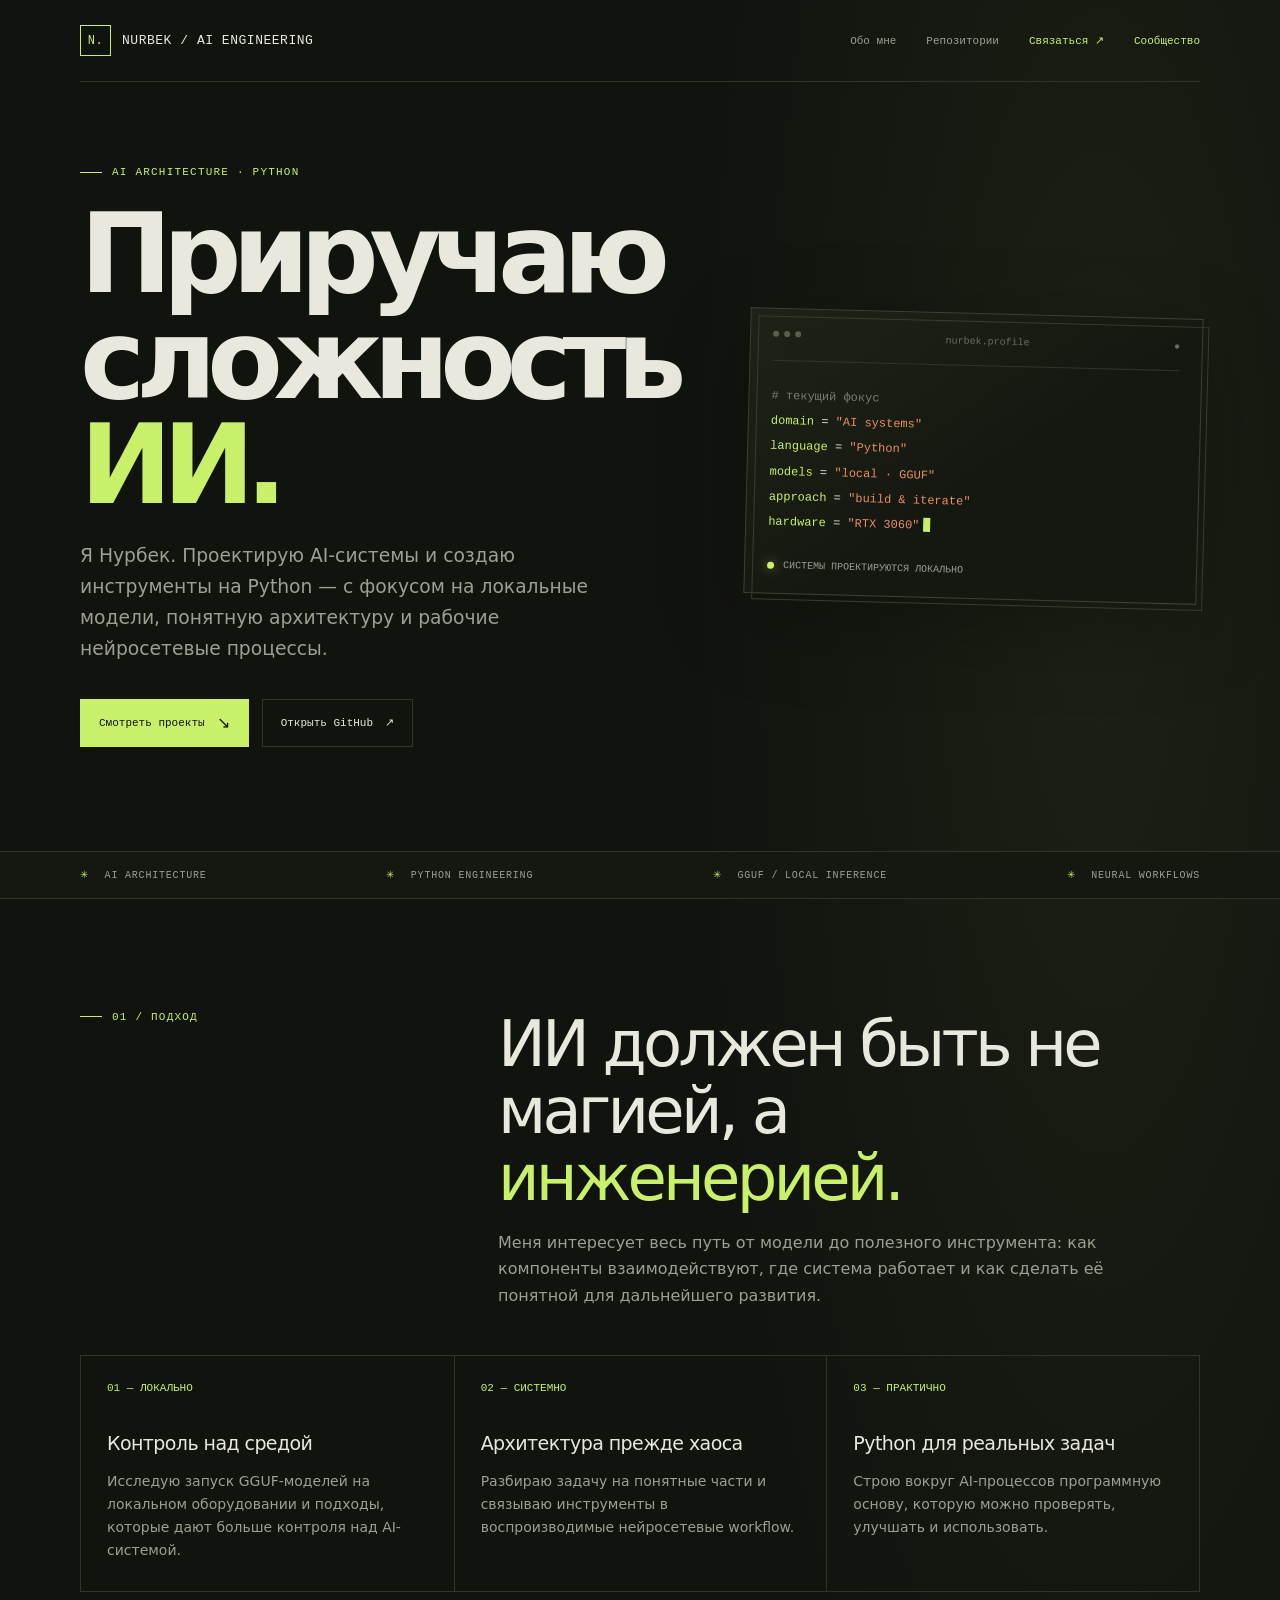
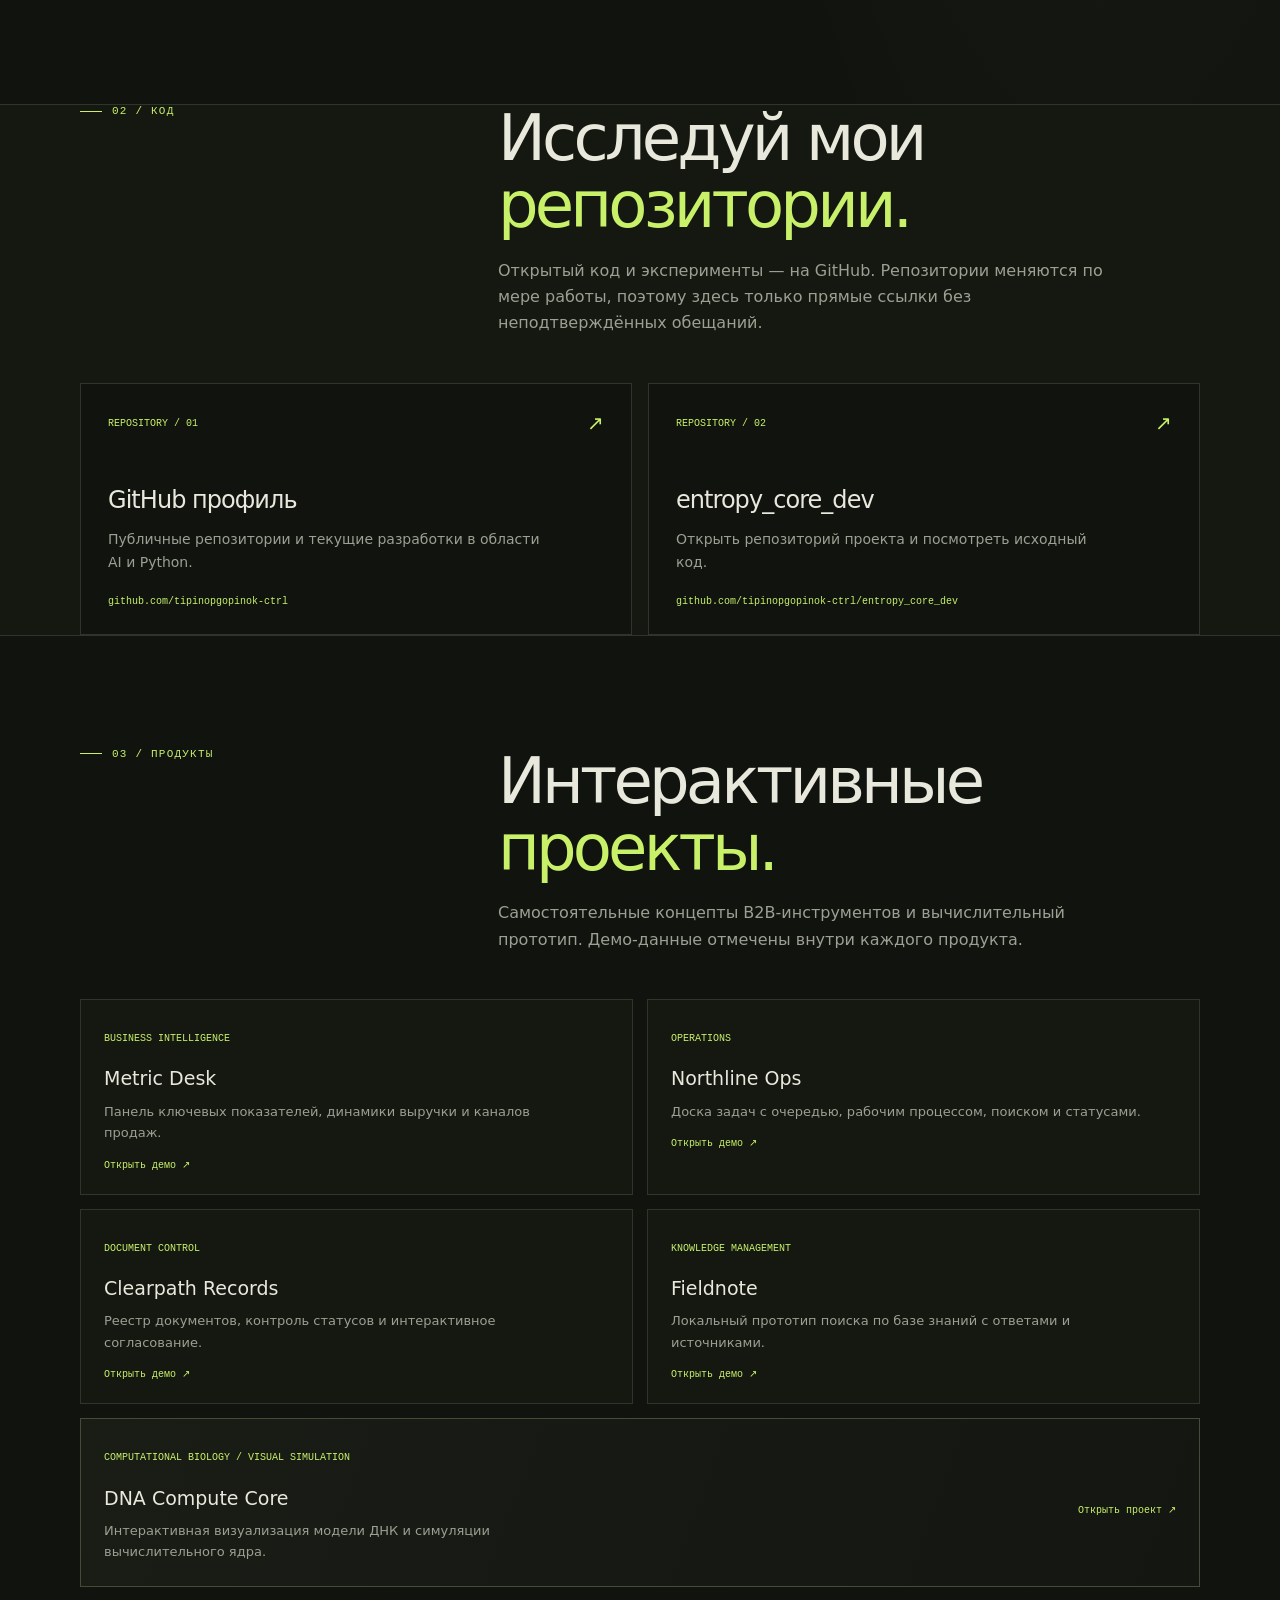
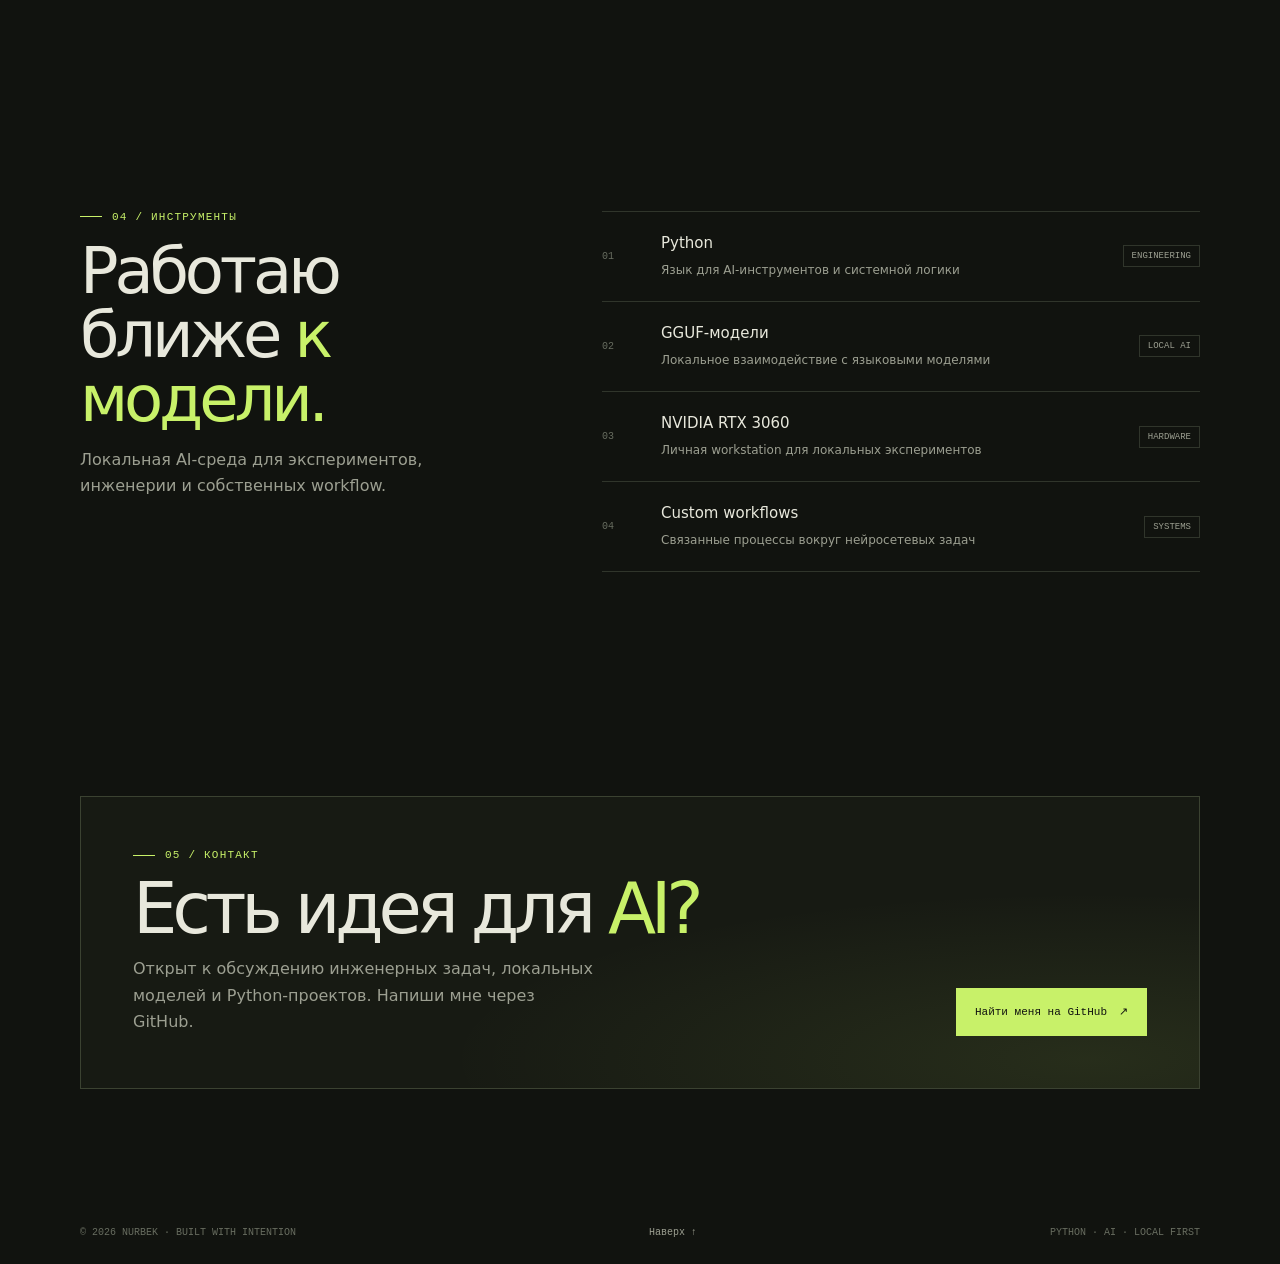
==== commit 2b2a26ac: "Add GitHub community messenger Co-authored-by: Copilot App <223556219+Copilot@users.noreply.github.c" ====
--- a/index.html
+++ b/index.html
@@ -237,6 +237,7 @@
         <a href="#about">Обо мне</a>
         <a href="#work">Репозитории</a>
         <a class="nav-cta" href="#contact">Связаться <span aria-hidden="true">↗</span></a>
+        <a class="nav-cta" href="/messenger/">Сообщество</a>
       </nav>
     </header>
     <main id="main">
